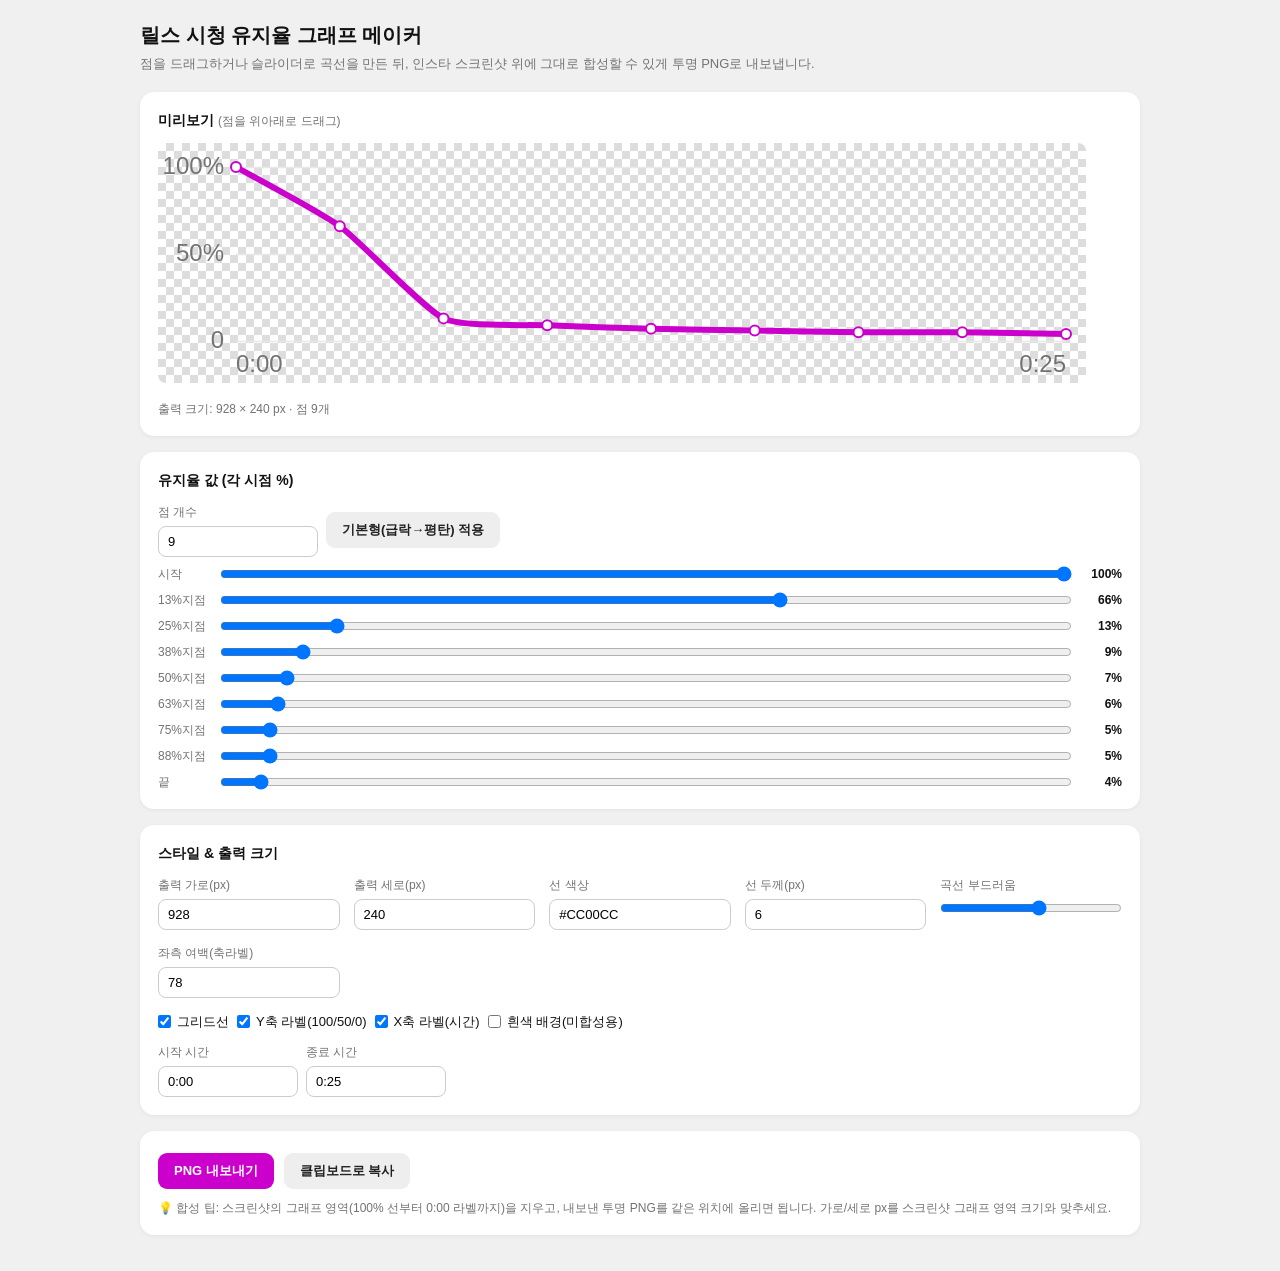
==== chart-maker.html @ 9a35fdf8 "Add interactive reels retention graph maker for screenshot compositing" ====
<!DOCTYPE html>
<html lang="ko">
<head>
<meta charset="UTF-8"/>
<meta name="viewport" content="width=device-width, initial-scale=1.0"/>
<title>릴스 시청유지 그래프 메이커</title>
<style>
  :root{ --acc:#CC00CC; --muted:#737373; --grid:#E8E8E8; }
  *{ box-sizing:border-box; margin:0; padding:0; }
  body{
    font-family:-apple-system,BlinkMacSystemFont,"Apple SD Gothic Neo","Malgun Gothic",sans-serif;
    background:#f0f0f0; color:#111; padding:20px; line-height:1.5;
  }
  .wrap{ max-width:1000px; margin:0 auto; }
  h1{ font-size:20px; margin-bottom:4px; }
  .desc{ font-size:13px; color:var(--muted); margin-bottom:18px; }

  .panel{ background:#fff; border-radius:14px; padding:18px; margin-bottom:16px;
           box-shadow:0 1px 4px rgba(0,0,0,.06); }
  .panel h2{ font-size:14px; margin-bottom:12px; }

  /* 미리보기 영역 — 체커보드(투명 표현) */
  .stage{
    background-image:
      linear-gradient(45deg,#ddd 25%,transparent 25%),
      linear-gradient(-45deg,#ddd 25%,transparent 25%),
      linear-gradient(45deg,transparent 75%,#ddd 75%),
      linear-gradient(-45deg,transparent 75%,#ddd 75%);
    background-size:16px 16px;
    background-position:0 0,0 8px,8px -8px,-8px 0;
    display:inline-block; border-radius:8px; overflow:hidden;
    max-width:100%;
  }
  canvas{ display:block; touch-action:none; cursor:crosshair; max-width:100%; height:auto; }

  .controls{ display:grid; grid-template-columns:repeat(auto-fit,minmax(150px,1fr)); gap:14px; }
  .ctl label{ display:block; font-size:12px; color:var(--muted); margin-bottom:5px; }
  .ctl input[type=number],.ctl input[type=text]{
    width:100%; padding:7px 9px; border:1px solid #ccc; border-radius:8px; font-size:13px;
  }
  .ctl input[type=range]{ width:100%; }
  .row{ display:flex; align-items:center; gap:8px; flex-wrap:wrap; }
  .chk{ display:flex; align-items:center; gap:6px; font-size:13px; }

  .btns{ display:flex; gap:10px; flex-wrap:wrap; margin-top:4px; }
  button{
    font-family:inherit; font-size:13px; font-weight:600; padding:9px 16px;
    border:none; border-radius:9px; cursor:pointer;
  }
  .btn-primary{ background:var(--acc); color:#fff; }
  .btn-ghost{ background:#eee; color:#222; }
  .hint{ font-size:12px; color:var(--muted); margin-top:10px; }
  .pts-list{ display:flex; flex-direction:column; gap:8px; margin-top:6px; max-height:260px; overflow:auto; }
  .pt-row{ display:flex; align-items:center; gap:8px; font-size:12px; }
  .pt-row span{ width:54px; color:var(--muted); }
  .pt-row input[type=range]{ flex:1; }
  .pt-row b{ width:42px; text-align:right; }
</style>
</head>
<body>
<div class="wrap">
  <h1>릴스 시청 유지율 그래프 메이커</h1>
  <p class="desc">점을 드래그하거나 슬라이더로 곡선을 만든 뒤, 인스타 스크린샷 위에 그대로 합성할 수 있게 투명 PNG로 내보냅니다.</p>

  <!-- 미리보기 -->
  <div class="panel">
    <h2>미리보기 <span style="font-weight:400;color:var(--muted);font-size:12px;">(점을 위아래로 드래그)</span></h2>
    <div class="stage"><canvas id="cv"></canvas></div>
    <p class="hint" id="sizeHint"></p>
  </div>

  <!-- 점 슬라이더 -->
  <div class="panel">
    <h2>유지율 값 (각 시점 %)</h2>
    <div class="row" style="margin-bottom:8px">
      <div class="ctl" style="width:160px">
        <label>점 개수</label>
        <input type="number" id="ptCount" min="2" max="40" value="9"/>
      </div>
      <button class="btn-ghost" id="presetBtn" type="button">기본형(급락→평탄) 적용</button>
    </div>
    <div class="pts-list" id="ptsList"></div>
  </div>

  <!-- 스타일/크기 -->
  <div class="panel">
    <h2>스타일 &amp; 출력 크기</h2>
    <div class="controls">
      <div class="ctl">
        <label>출력 가로(px)</label>
        <input type="number" id="outW" value="928"/>
      </div>
      <div class="ctl">
        <label>출력 세로(px)</label>
        <input type="number" id="outH" value="240"/>
      </div>
      <div class="ctl">
        <label>선 색상</label>
        <input type="text" id="lineColor" value="#CC00CC"/>
      </div>
      <div class="ctl">
        <label>선 두께(px)</label>
        <input type="number" id="lineW" value="6" min="1" step="0.5"/>
      </div>
      <div class="ctl">
        <label>곡선 부드러움</label>
        <input type="range" id="smooth" min="0" max="100" value="55"/>
      </div>
      <div class="ctl">
        <label>좌측 여백(축라벨)</label>
        <input type="number" id="padL" value="78"/>
      </div>
    </div>
    <div class="row" style="margin-top:14px">
      <label class="chk"><input type="checkbox" id="showGrid" checked/> 그리드선</label>
      <label class="chk"><input type="checkbox" id="showYlbl" checked/> Y축 라벨(100/50/0)</label>
      <label class="chk"><input type="checkbox" id="showXlbl" checked/> X축 라벨(시간)</label>
      <label class="chk"><input type="checkbox" id="whiteBg"/> 흰색 배경(미합성용)</label>
    </div>
    <div class="row" style="margin-top:12px">
      <div class="ctl" style="width:140px">
        <label>시작 시간</label>
        <input type="text" id="xStart" value="0:00"/>
      </div>
      <div class="ctl" style="width:140px">
        <label>종료 시간</label>
        <input type="text" id="xEnd" value="0:25"/>
      </div>
    </div>
  </div>

  <div class="panel">
    <div class="btns">
      <button class="btn-primary" id="dlBtn" type="button">PNG 내보내기</button>
      <button class="btn-ghost" id="copyBtn" type="button">클립보드로 복사</button>
    </div>
    <p class="hint">💡 합성 팁: 스크린샷의 그래프 영역(100% 선부터 0:00 라벨까지)을 지우고, 내보낸 투명 PNG를 같은 위치에 올리면 됩니다. 가로/세로 px를 스크린샷 그래프 영역 크기와 맞추세요.</p>
  </div>
</div>

<script>
const cv = document.getElementById('cv');
const ctx = cv.getContext('2d');

// 상태: 각 점의 y값(0~100%). x는 균등 분포.
let values = [];
function defaultValues(n){
  // 인스타 리텐션 형태: 100 → 급락 → 5% 평탄 꼬리
  const preset = [100, 66, 13, 9, 7, 6, 5, 5, 4];
  const out = [];
  for(let i=0;i<n;i++){
    const t = i/(n-1);
    // preset 보간
    const fi = t*(preset.length-1);
    const a = Math.floor(fi), b = Math.min(a+1, preset.length-1);
    out.push(Math.round(preset[a] + (preset[b]-preset[a])*(fi-a)));
  }
  return out;
}

const el = id => document.getElementById(id);

function rebuildPts(keep){
  const n = Math.max(2, Math.min(40, parseInt(el('ptCount').value)||9));
  if(!keep || values.length!==n){
    const old = values;
    if(keep && old.length){
      const nv=[];
      for(let i=0;i<n;i++){
        const t=i/(n-1)*(old.length-1);
        const a=Math.floor(t), b=Math.min(a+1,old.length-1);
        nv.push(old[a]+(old[b]-old[a])*(t-a));
      }
      values=nv;
    } else {
      values = defaultValues(n);
    }
  }
  renderSliders();
  draw();
}

function renderSliders(){
  const list = el('ptsList');
  list.innerHTML='';
  values.forEach((v,i)=>{
    const t = i/(values.length-1);
    const label = i===0?'시작':(i===values.length-1?'끝':(Math.round(t*100)+'%지점'));
    const row=document.createElement('div');
    row.className='pt-row';
    row.innerHTML=`<span>${label}</span>
      <input type="range" min="0" max="100" step="1" value="${Math.round(v)}" data-i="${i}"/>
      <b>${Math.round(v)}%</b>`;
    const rng=row.querySelector('input');
    rng.addEventListener('input',e=>{
      values[i]=parseFloat(e.target.value);
      row.querySelector('b').textContent=Math.round(values[i])+'%';
      draw();
    });
    list.appendChild(row);
  });
}

// ── 그리기 ──
function geom(){
  const W = parseInt(el('outW').value)||928;
  const H = parseInt(el('outH').value)||240;
  const padL = parseInt(el('padL').value)||78;
  const padR = 20;
  const padT = 24;          // 100% 선 위 여백
  const padB = 42;          // X 라벨 공간
  return {W,H,padL,padR,padT,padB,
    plotL:padL, plotR:W-padR, plotT:padT, plotB:H-padB};
}

function valToXY(i,g){
  const x = g.plotL + (g.plotR-g.plotL)*(i/(values.length-1));
  const y = g.plotB - (g.plotB-g.plotT)*(values[i]/100);
  return {x,y};
}

function draw(){
  const g = geom();
  const dpr = window.devicePixelRatio||1;
  cv.width = g.W*dpr; cv.height = g.H*dpr;
  cv.style.width = g.W+'px'; cv.style.height = g.H+'px';
  ctx.setTransform(dpr,0,0,dpr,0,0);
  ctx.clearRect(0,0,g.W,g.H);

  if(el('whiteBg').checked){ ctx.fillStyle='#fff'; ctx.fillRect(0,0,g.W,g.H); }

  const yFont = '24px -apple-system,BlinkMacSystemFont,sans-serif';

  // 그리드 (100 / 50 / 0)
  if(el('showGrid').checked){
    ctx.strokeStyle='#E8E8E8'; ctx.lineWidth=1.5;
    [100,50,0].forEach(p=>{
      const y = g.plotB - (g.plotB-g.plotT)*(p/100);
      ctx.beginPath(); ctx.moveTo(g.plotL,y+.5); ctx.lineTo(g.plotR,y+.5); ctx.stroke();
    });
  }
  // Y 라벨
  if(el('showYlbl').checked){
    ctx.fillStyle='#737373'; ctx.font=yFont; ctx.textAlign='right'; ctx.textBaseline='middle';
    [['100%',100],['50%',50],['0',0]].forEach(([t,p])=>{
      const y = g.plotB - (g.plotB-g.plotT)*(p/100);
      ctx.fillText(t, g.plotL-12, y);
    });
  }
  // X 라벨
  if(el('showXlbl').checked){
    ctx.fillStyle='#737373'; ctx.font=yFont; ctx.textBaseline='top';
    ctx.textAlign='left';  ctx.fillText(el('xStart').value, g.plotL, g.plotB+12);
    ctx.textAlign='right'; ctx.fillText(el('xEnd').value, g.plotR, g.plotB+12);
  }

  // 곡선
  const pts = values.map((_,i)=>valToXY(i,g));
  const smooth = (parseInt(el('smooth').value)||0)/100;
  ctx.strokeStyle = el('lineColor').value || '#CC00CC';
  ctx.lineWidth = parseFloat(el('lineW').value)||6;
  ctx.lineJoin='round'; ctx.lineCap='round';
  ctx.beginPath();
  ctx.moveTo(pts[0].x, pts[0].y);
  if(smooth<=0){
    for(let i=1;i<pts.length;i++) ctx.lineTo(pts[i].x,pts[i].y);
  } else {
    // Catmull-Rom → 베지어, smooth로 텐션 조절
    for(let i=0;i<pts.length-1;i++){
      const p0=pts[i-1]||pts[i], p1=pts[i], p2=pts[i+1], p3=pts[i+2]||p2;
      const t=smooth/6;
      const c1x=p1.x+(p2.x-p0.x)*t, c1y=p1.y+(p2.y-p0.y)*t;
      const c2x=p2.x-(p3.x-p1.x)*t, c2y=p2.y-(p3.y-p1.y)*t;
      ctx.bezierCurveTo(c1x,c1y,c2x,c2y,p2.x,p2.y);
    }
  }
  ctx.stroke();

  // 드래그용 핸들(내보낼 땐 숨김)
  if(!exporting){
    pts.forEach(p=>{
      ctx.beginPath(); ctx.arc(p.x,p.y,5,0,7);
      ctx.fillStyle='#fff'; ctx.fill();
      ctx.lineWidth=2; ctx.strokeStyle=el('lineColor').value; ctx.stroke();
    });
  }

  el('sizeHint').textContent = `출력 크기: ${g.W} × ${g.H} px  ·  점 ${values.length}개`;
}

// ── 드래그 ──
let dragIdx=-1, exporting=false;
function canvasPos(e){
  const r=cv.getBoundingClientRect();
  const sx=cv.width/window.devicePixelRatio/r.width;
  const sy=cv.height/window.devicePixelRatio/r.height;
  const cx=(e.touches?e.touches[0].clientX:e.clientX)-r.left;
  const cy=(e.touches?e.touches[0].clientY:e.clientY)-r.top;
  return {x:cx*sx, y:cy*sy};
}
function pickPoint(pos){
  const g=geom();
  let best=-1,bd=400;
  values.forEach((_,i)=>{
    const p=valToXY(i,g);
    const d=(p.x-pos.x)**2+(p.y-pos.y)**2;
    if(d<bd){bd=d;best=i;}
  });
  return best;
}
function setFromY(i,y){
  const g=geom();
  let v=(g.plotB-y)/(g.plotB-g.plotT)*100;
  v=Math.max(0,Math.min(100,v));
  values[i]=v;
  const rng=document.querySelector(`#ptsList input[data-i="${i}"]`);
  if(rng){ rng.value=Math.round(v); rng.nextElementSibling.textContent=Math.round(v)+'%'; }
}
function down(e){ dragIdx=pickPoint(canvasPos(e)); if(dragIdx>=0){e.preventDefault();} }
function move(e){ if(dragIdx<0)return; e.preventDefault(); setFromY(dragIdx,canvasPos(e).y); draw(); }
function up(){ dragIdx=-1; }
cv.addEventListener('mousedown',down); window.addEventListener('mousemove',move); window.addEventListener('mouseup',up);
cv.addEventListener('touchstart',down,{passive:false}); cv.addEventListener('touchmove',move,{passive:false}); cv.addEventListener('touchend',up);

// ── 내보내기 ──
function exportCanvas(){
  // 핸들 없이 다시 그려서 깨끗한 캔버스 생성
  exporting=true; draw();
  const data = cv.toDataURL('image/png');
  exporting=false; draw();
  return data;
}
el('dlBtn').onclick=()=>{
  const a=document.createElement('a');
  a.href=exportCanvas(); a.download='retention-graph.png'; a.click();
};
el('copyBtn').onclick=async()=>{
  try{
    exporting=true; draw();
    cv.toBlob(async b=>{
      try{ await navigator.clipboard.write([new ClipboardItem({'image/png':b})]);
        alert('클립보드에 복사됐어요!'); }
      catch(err){ alert('이 브라우저는 클립보드 복사를 지원하지 않습니다. PNG 내보내기를 사용하세요.'); }
      exporting=false; draw();
    });
  }catch(e){ exporting=false; draw(); }
};

// ── 이벤트 바인딩 ──
el('ptCount').addEventListener('input',()=>rebuildPts(true));
el('presetBtn').addEventListener('click',()=>{ values=defaultValues(values.length); renderSliders(); draw(); });
['outW','outH','lineColor','lineW','smooth','padL','xStart','xEnd'].forEach(id=>el(id).addEventListener('input',draw));
['showGrid','showYlbl','showXlbl','whiteBg'].forEach(id=>el(id).addEventListener('change',draw));

rebuildPts(false);
</script>
</body>
</html>
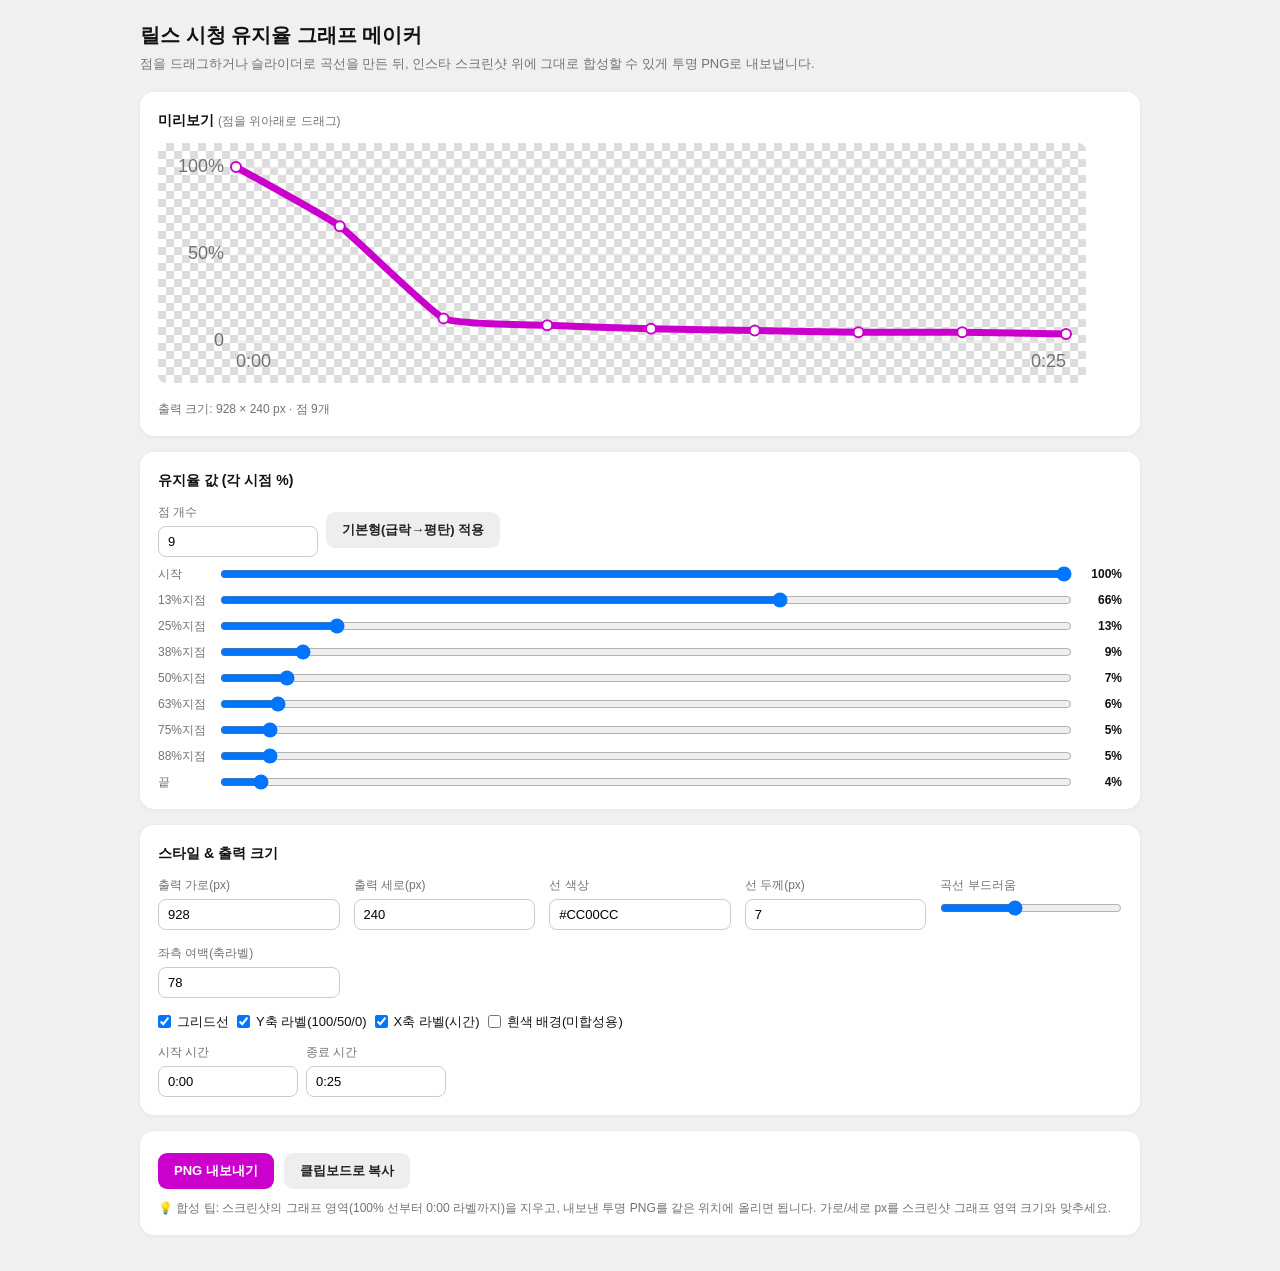
==== commit 717d0d5b: "Match original graph line thickness and label size" ====
--- a/chart-maker.html
+++ b/chart-maker.html
@@ -100,11 +100,11 @@
       </div>
       <div class="ctl">
         <label>선 두께(px)</label>
-        <input type="number" id="lineW" value="6" min="1" step="0.5"/>
+        <input type="number" id="lineW" value="7" min="1" step="0.5"/>
       </div>
       <div class="ctl">
         <label>곡선 부드러움</label>
-        <input type="range" id="smooth" min="0" max="100" value="55"/>
+        <input type="range" id="smooth" min="0" max="100" value="40"/>
       </div>
       <div class="ctl">
         <label>좌측 여백(축라벨)</label>
@@ -229,7 +229,7 @@
 
   if(el('whiteBg').checked){ ctx.fillStyle='#fff'; ctx.fillRect(0,0,g.W,g.H); }
 
-  const yFont = '24px -apple-system,BlinkMacSystemFont,sans-serif';
+  const yFont = '18px -apple-system,BlinkMacSystemFont,sans-serif';
 
   // 그리드 (100 / 50 / 0)
   if(el('showGrid').checked){
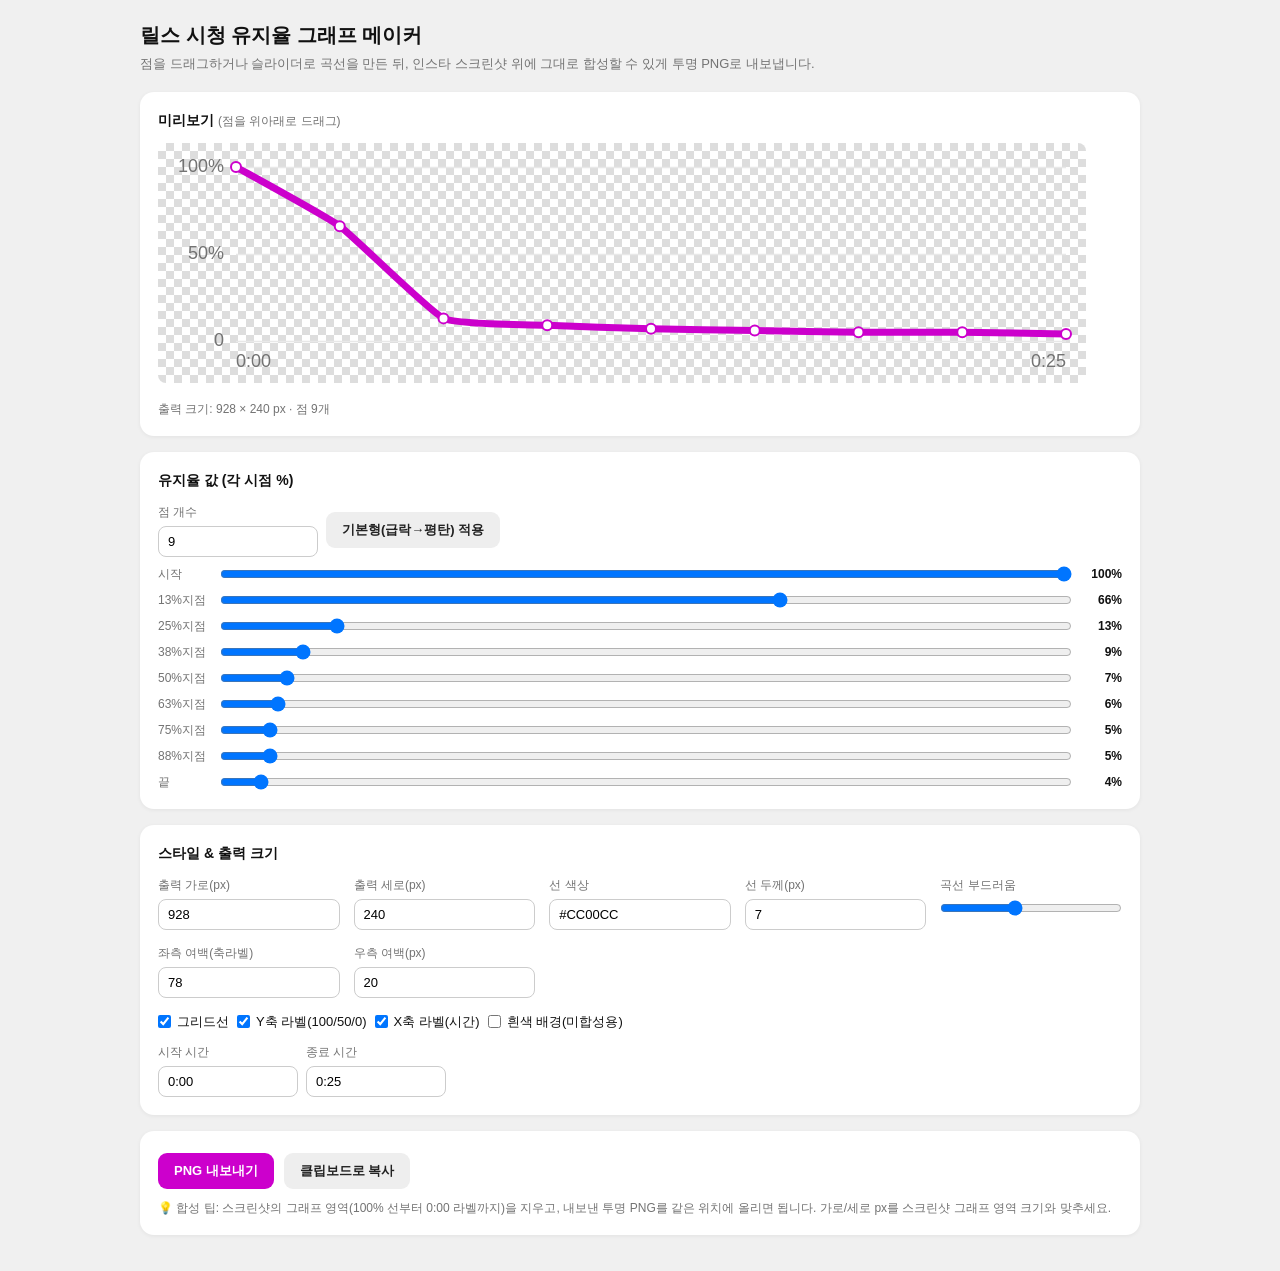
==== commit 976da530: "Add right padding control" ====
--- a/chart-maker.html
+++ b/chart-maker.html
@@ -109,6 +109,10 @@
       <div class="ctl">
         <label>좌측 여백(축라벨)</label>
         <input type="number" id="padL" value="78"/>
+      </div>
+      <div class="ctl">
+        <label>우측 여백(px)</label>
+        <input type="number" id="padR" value="20"/>
       </div>
     </div>
     <div class="row" style="margin-top:14px">
@@ -206,7 +210,7 @@
   const W = parseInt(el('outW').value)||928;
   const H = parseInt(el('outH').value)||240;
   const padL = parseInt(el('padL').value)||78;
-  const padR = 20;
+  const padR = parseInt(el('padR').value)||20;
   const padT = 24;          // 100% 선 위 여백
   const padB = 42;          // X 라벨 공간
   return {W,H,padL,padR,padT,padB,
@@ -349,7 +353,7 @@
 // ── 이벤트 바인딩 ──
 el('ptCount').addEventListener('input',()=>rebuildPts(true));
 el('presetBtn').addEventListener('click',()=>{ values=defaultValues(values.length); renderSliders(); draw(); });
-['outW','outH','lineColor','lineW','smooth','padL','xStart','xEnd'].forEach(id=>el(id).addEventListener('input',draw));
+['outW','outH','lineColor','lineW','smooth','padL','padR','xStart','xEnd'].forEach(id=>el(id).addEventListener('input',draw));
 ['showGrid','showYlbl','showXlbl','whiteBg'].forEach(id=>el(id).addEventListener('change',draw));
 
 rebuildPts(false);
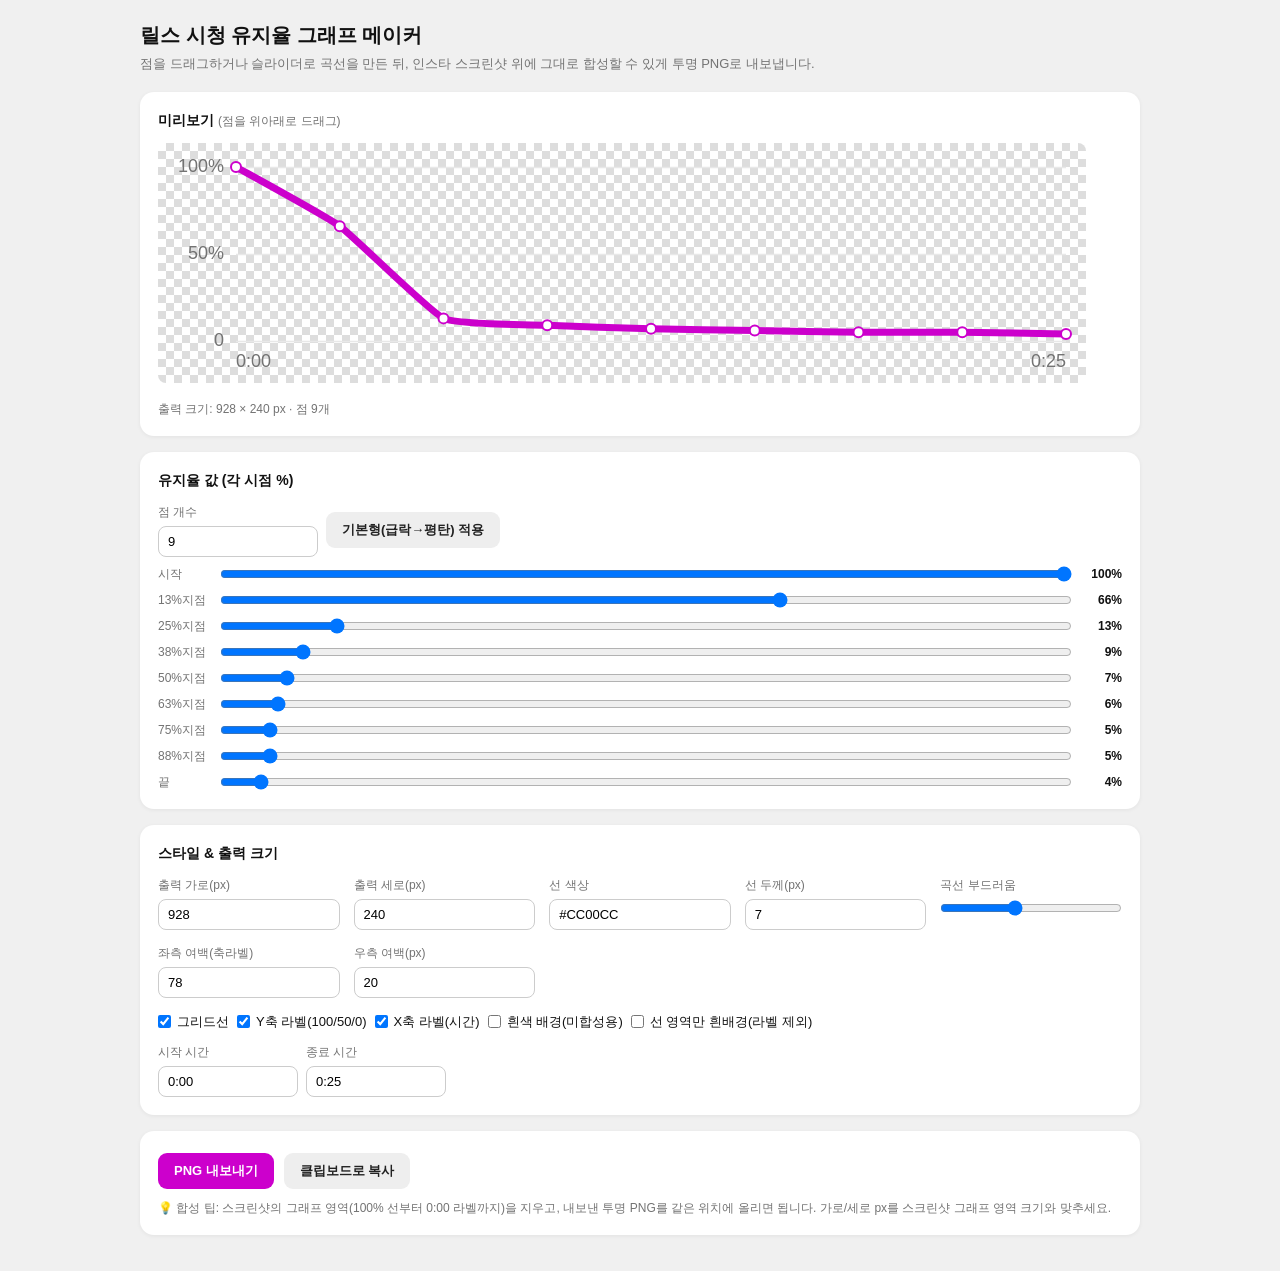
==== commit 86394b5a: "Add plot-area-only white background option" ====
--- a/chart-maker.html
+++ b/chart-maker.html
@@ -120,6 +120,7 @@
       <label class="chk"><input type="checkbox" id="showYlbl" checked/> Y축 라벨(100/50/0)</label>
       <label class="chk"><input type="checkbox" id="showXlbl" checked/> X축 라벨(시간)</label>
       <label class="chk"><input type="checkbox" id="whiteBg"/> 흰색 배경(미합성용)</label>
+      <label class="chk"><input type="checkbox" id="plotBg"/> 선 영역만 흰배경(라벨 제외)</label>
     </div>
     <div class="row" style="margin-top:12px">
       <div class="ctl" style="width:140px">
@@ -232,6 +233,11 @@
   ctx.clearRect(0,0,g.W,g.H);
 
   if(el('whiteBg').checked){ ctx.fillStyle='#fff'; ctx.fillRect(0,0,g.W,g.H); }
+  // 선 영역(플롯 박스)만 흰배경 — 축 라벨 영역은 투명 유지
+  if(el('plotBg').checked){
+    ctx.fillStyle='#fff';
+    ctx.fillRect(g.plotL, g.plotT, g.plotR-g.plotL, g.plotB-g.plotT);
+  }
 
   const yFont = '18px -apple-system,BlinkMacSystemFont,sans-serif';
 
@@ -354,7 +360,7 @@
 el('ptCount').addEventListener('input',()=>rebuildPts(true));
 el('presetBtn').addEventListener('click',()=>{ values=defaultValues(values.length); renderSliders(); draw(); });
 ['outW','outH','lineColor','lineW','smooth','padL','padR','xStart','xEnd'].forEach(id=>el(id).addEventListener('input',draw));
-['showGrid','showYlbl','showXlbl','whiteBg'].forEach(id=>el(id).addEventListener('change',draw));
+['showGrid','showYlbl','showXlbl','whiteBg','plotBg'].forEach(id=>el(id).addEventListener('change',draw));
 
 rebuildPts(false);
 </script>
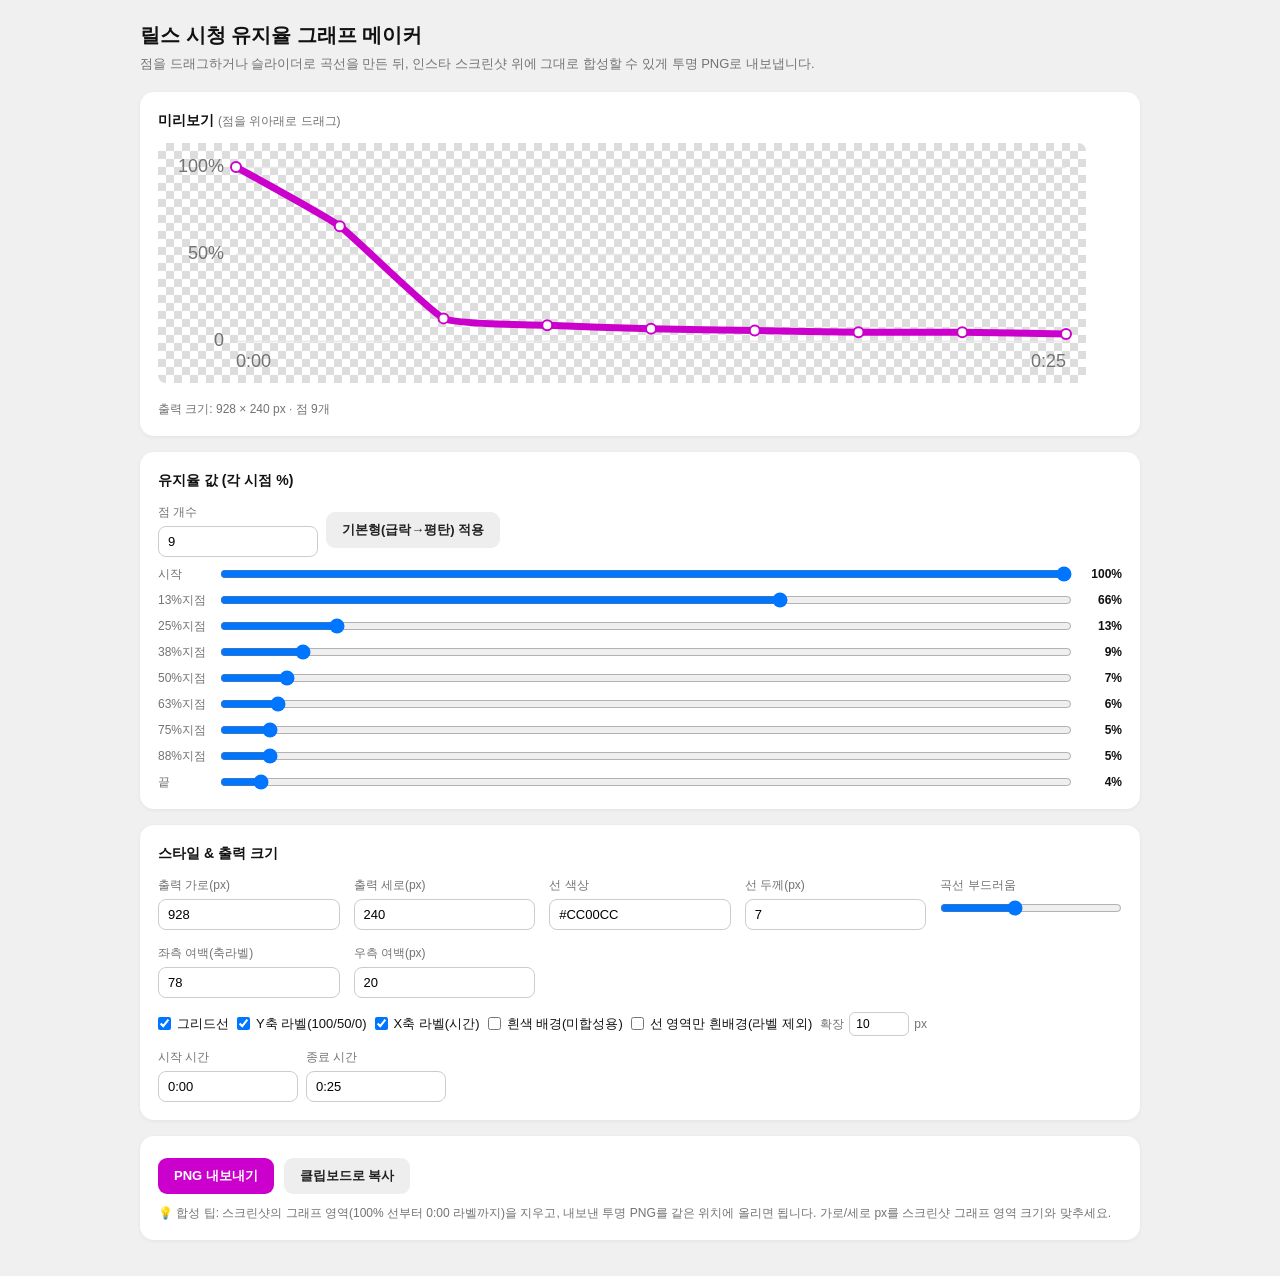
==== commit d56b6123: "Add expandable margin to plot-area white background" ====
--- a/chart-maker.html
+++ b/chart-maker.html
@@ -121,6 +121,11 @@
       <label class="chk"><input type="checkbox" id="showXlbl" checked/> X축 라벨(시간)</label>
       <label class="chk"><input type="checkbox" id="whiteBg"/> 흰색 배경(미합성용)</label>
       <label class="chk"><input type="checkbox" id="plotBg"/> 선 영역만 흰배경(라벨 제외)</label>
+      <div class="chk" style="gap:5px">
+        <span style="font-size:12px;color:var(--muted)">확장</span>
+        <input type="number" id="plotBgEx" value="10" min="0" max="200" style="width:60px;padding:4px 6px;border:1px solid #ccc;border-radius:6px;font-size:12px;"/>
+        <span style="font-size:12px;color:var(--muted)">px</span>
+      </div>
     </div>
     <div class="row" style="margin-top:12px">
       <div class="ctl" style="width:140px">
@@ -235,8 +240,9 @@
   if(el('whiteBg').checked){ ctx.fillStyle='#fff'; ctx.fillRect(0,0,g.W,g.H); }
   // 선 영역(플롯 박스)만 흰배경 — 축 라벨 영역은 투명 유지
   if(el('plotBg').checked){
+    const ex = parseInt(el('plotBgEx').value)||0;
     ctx.fillStyle='#fff';
-    ctx.fillRect(g.plotL, g.plotT, g.plotR-g.plotL, g.plotB-g.plotT);
+    ctx.fillRect(g.plotL - ex, g.plotT - ex, (g.plotR-g.plotL) + ex*2, (g.plotB-g.plotT) + ex*2);
   }
 
   const yFont = '18px -apple-system,BlinkMacSystemFont,sans-serif';
@@ -359,7 +365,7 @@
 // ── 이벤트 바인딩 ──
 el('ptCount').addEventListener('input',()=>rebuildPts(true));
 el('presetBtn').addEventListener('click',()=>{ values=defaultValues(values.length); renderSliders(); draw(); });
-['outW','outH','lineColor','lineW','smooth','padL','padR','xStart','xEnd'].forEach(id=>el(id).addEventListener('input',draw));
+['outW','outH','lineColor','lineW','smooth','padL','padR','xStart','xEnd','plotBgEx'].forEach(id=>el(id).addEventListener('input',draw));
 ['showGrid','showYlbl','showXlbl','whiteBg','plotBg'].forEach(id=>el(id).addEventListener('change',draw));
 
 rebuildPts(false);
